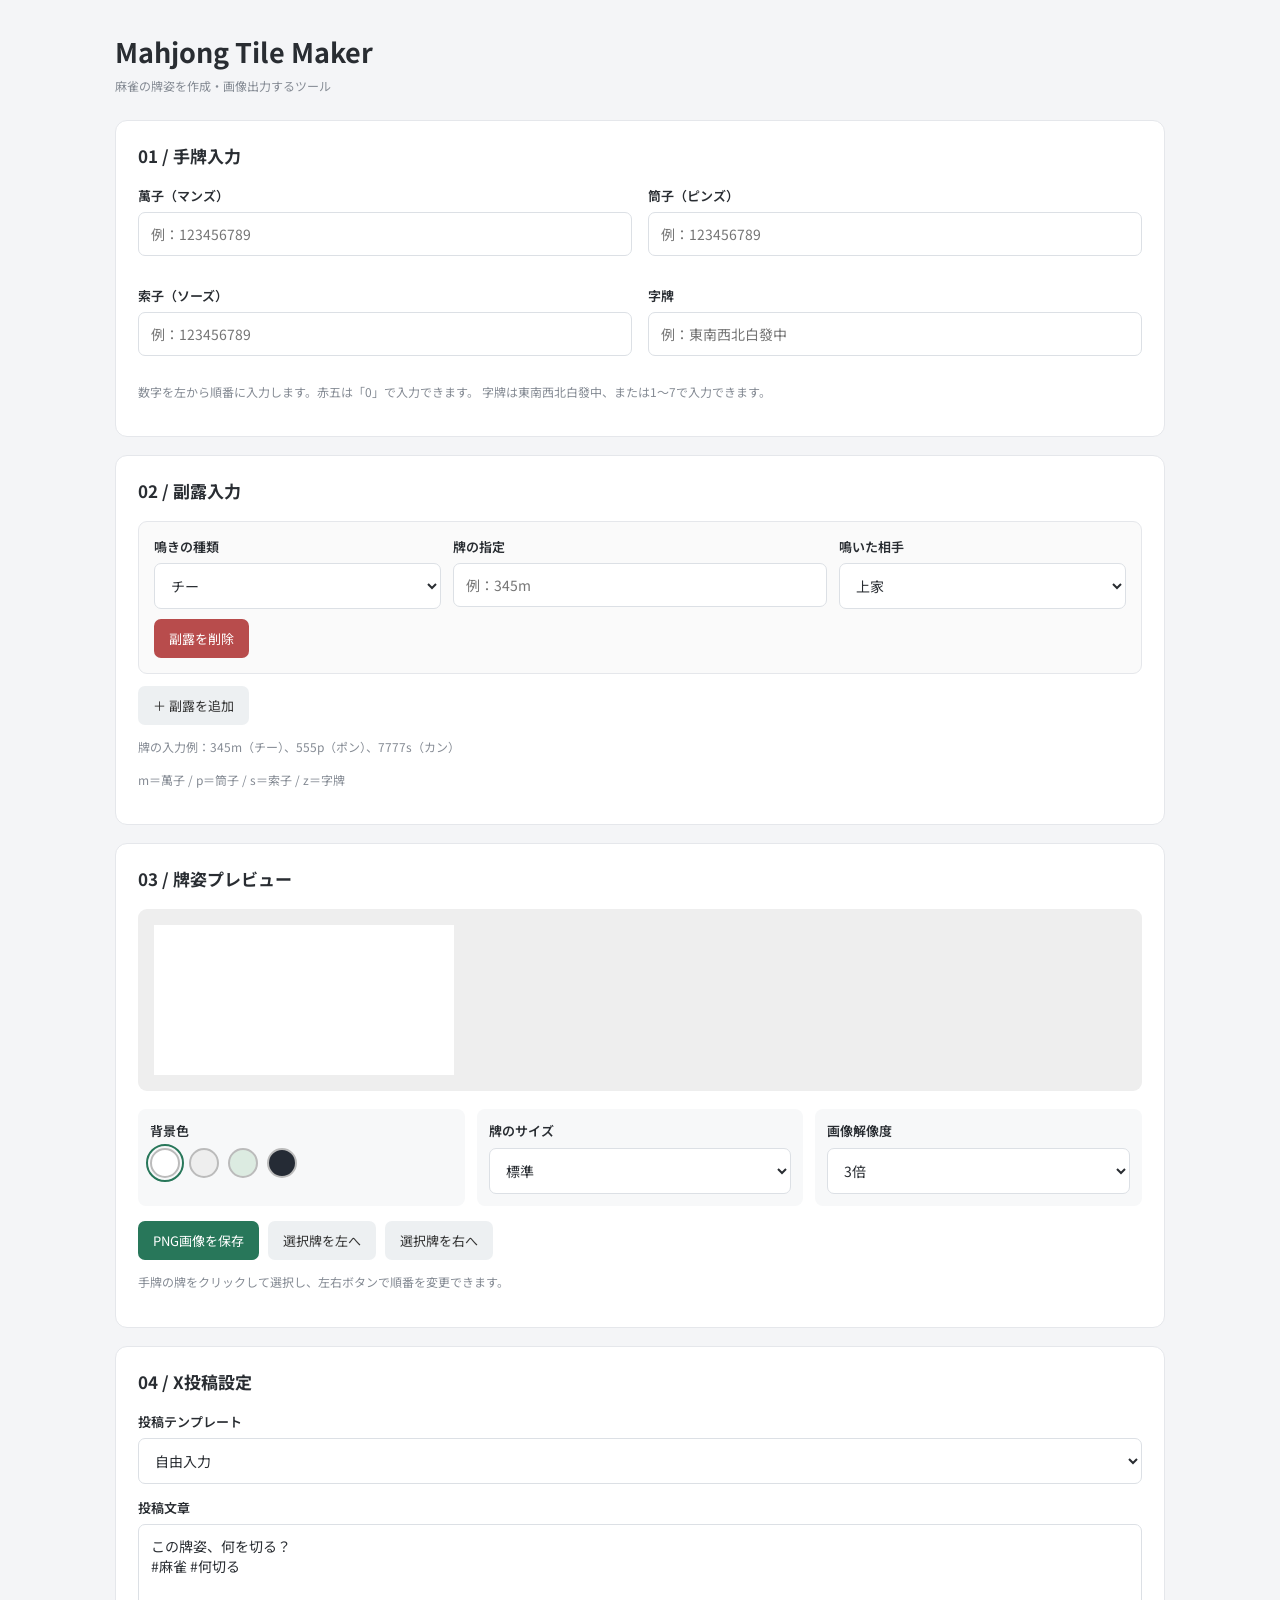
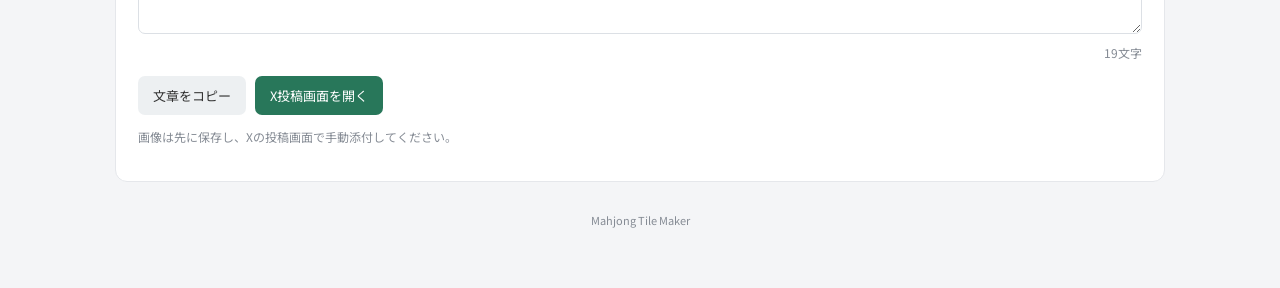
==== mahjong.html @ d347ca1b "Create mahjong.html" ====
<!DOCTYPE html>
<html lang="ja">
<head>
<meta charset="UTF-8">
<meta name="viewport" content="width=device-width, initial-scale=1">
<title>Mahjong Tile Maker</title>
<style>
@import url('https://fonts.googleapis.com/css2?family=Noto+Sans+JP:wght@400;500;600;700&display=swap');

:root {
  --bg: #f4f5f7;
  --panel: #fff;
  --text: #292d32;
  --muted: #858b94;
  --line: #e5e7eb;
  --accent: #28775a;
}

* { box-sizing: border-box; }

body {
  margin: 0;
  padding: 32px 16px 60px;
  background: var(--bg);
  color: var(--text);
  font-family: 'Noto Sans JP', sans-serif;
}

.container {
  max-width: 1050px;
  margin: auto;
}

header { margin-bottom: 26px; }

h1 {
  font-size: 27px;
  margin: 0 0 6px;
}

h2 {
  font-size: 17px;
  margin: 0 0 18px;
}

p { line-height: 1.7; }

.subtitle, .help {
  font-size: 12px;
  color: var(--muted);
}

.panel {
  background: var(--panel);
  border: 1px solid var(--line);
  border-radius: 12px;
  padding: 22px;
  margin-bottom: 18px;
}

.grid {
  display: grid;
  grid-template-columns: repeat(2, 1fr);
  gap: 16px;
}

.field { margin-bottom: 14px; }

label {
  display: block;
  font-size: 13px;
  font-weight: 600;
  margin-bottom: 7px;
}

input, select, textarea {
  width: 100%;
  padding: 11px 12px;
  border: 1px solid #dce0e5;
  border-radius: 7px;
  font: inherit;
  font-size: 14px;
  background: #fff;
  color: var(--text);
}

input:focus, select:focus, textarea:focus {
  outline: 2px solid #b6d7c8;
  border-color: var(--accent);
}

button {
  padding: 10px 15px;
  border: 0;
  border-radius: 7px;
  background: #30363d;
  color: white;
  font: inherit;
  font-size: 13px;
  cursor: pointer;
}

button:hover { opacity: .82; }

button.primary { background: var(--accent); }
button.light {
  background: #edf0f2;
  color: #333;
}
button.danger { background: #b84c4c; }

.actions {
  display: flex;
  flex-wrap: wrap;
  gap: 9px;
  margin-top: 15px;
}

.meld {
  padding: 15px;
  border: 1px solid var(--line);
  border-radius: 9px;
  margin-bottom: 12px;
  background: #fafafa;
}

.meld-grid {
  display: grid;
  grid-template-columns: 1fr 1.3fr 1fr;
  gap: 12px;
}

.meld .field { margin-bottom: 10px; }

.preview-wrap {
  padding: 16px;
  background: #eee;
  border-radius: 9px;
  overflow-x: auto;
  min-height: 150px;
  display: flex;
  align-items: center;
}

#board {
  display: block;
  flex-shrink: 0;
  max-width: none;
}

#board [data-hand-index] {
  cursor: pointer;
}

#board [data-hand-index].selected {
  filter: drop-shadow(0 0 4px #267bdb);
}

.preview-tools {
  display: grid;
  grid-template-columns: repeat(3, 1fr);
  gap: 12px;
  margin-top: 18px;
}

.tool-box {
  background: #f7f8f9;
  border-radius: 8px;
  padding: 12px;
}

.tool-box label { margin-bottom: 8px; }

.color-options {
  display: flex;
  gap: 9px;
}

.color-button {
  width: 30px;
  height: 30px;
  padding: 0;
  border: 2px solid #bbb;
  border-radius: 50%;
}

.color-button.active {
  outline: 2px solid var(--accent);
  outline-offset: 2px;
}

#message {
  font-size: 12px;
  color: #b43d3d;
  margin-top: 10px;
}

#tweet { min-height: 110px; }

.count {
  font-size: 12px;
  color: var(--muted);
  text-align: right;
  margin-top: 5px;
}

footer {
  text-align: center;
  color: var(--muted);
  font-size: 11px;
  margin-top: 30px;
}

@media(max-width:650px) {
  body { padding: 20px 10px 40px; }
  .panel { padding: 16px; }
  .grid, .preview-tools { grid-template-columns: 1fr; }
  .meld-grid { grid-template-columns: 1fr; gap: 0; }
  h1 { font-size: 23px; }
}
</style>
</head>

<body>
<div class="container">

<header>
  <h1>Mahjong Tile Maker</h1>
  <div class="subtitle">
    麻雀の牌姿を作成・画像出力するツール
  </div>
</header>

<!-- 手牌 -->
<section class="panel">
  <h2>01 / 手牌入力</h2>

  <div class="grid">
    <div class="field">
      <label>萬子（マンズ）</label>
      <input id="man" placeholder="例：123456789" maxlength="14">
    </div>

    <div class="field">
      <label>筒子（ピンズ）</label>
      <input id="pin" placeholder="例：123456789" maxlength="14">
    </div>

    <div class="field">
      <label>索子（ソーズ）</label>
      <input id="sou" placeholder="例：123456789" maxlength="14">
    </div>

    <div class="field">
      <label>字牌</label>
      <input id="honor" placeholder="例：東南西北白發中" maxlength="14">
    </div>
  </div>

  <p class="help">
    数字を左から順番に入力します。赤五は「0」で入力できます。
    字牌は東南西北白發中、または1～7で入力できます。
  </p>
</section>

<!-- 副露 -->
<section class="panel">
  <h2>02 / 副露入力</h2>

  <div id="melds"></div>

  <button id="addMeld" class="light">＋ 副露を追加</button>

  <p class="help">
    牌の入力例：345m（チー）、555p（ポン）、7777s（カン）
  </p>
  <p class="help">
    m＝萬子 / p＝筒子 / s＝索子 / z＝字牌
  </p>
</section>

<!-- プレビュー -->
<section class="panel">
  <h2>03 / 牌姿プレビュー</h2>

  <div class="preview-wrap" id="previewWrap">
    <svg id="board"
      xmlns="http://www.w3.org/2000/svg"
      role="img"
      aria-label="麻雀牌姿プレビュー">
    </svg>
  </div>

  <div id="message"></div>

  <div class="preview-tools">

    <div class="tool-box">
      <label>背景色</label>
      <div class="color-options">
        <button class="color-button active"
          style="background:#ffffff"
          data-color="#ffffff"
          title="白"></button>
        <button class="color-button"
          style="background:#eeeeee"
          data-color="#eeeeee"
          title="グレー"></button>
        <button class="color-button"
          style="background:#dcebe1"
          data-color="#dcebe1"
          title="淡い緑"></button>
        <button class="color-button"
          style="background:#252b35"
          data-color="#252b35"
          title="ダーク"></button>
      </div>
    </div>

    <div class="tool-box">
      <label>牌のサイズ</label>
      <select id="tileSize">
        <option value="small">小</option>
        <option value="normal" selected>標準</option>
        <option value="large">大</option>
      </select>
    </div>

    <div class="tool-box">
      <label>画像解像度</label>
      <select id="resolution">
        <option value="2">2倍</option>
        <option value="3" selected>3倍</option>
        <option value="4">4倍</option>
      </select>
    </div>

  </div>

  <div class="actions">
    <button id="download" class="primary">
      PNG画像を保存
    </button>
    <button id="moveLeft" class="light">
      選択牌を左へ
    </button>
    <button id="moveRight" class="light">
      選択牌を右へ
    </button>
  </div>

  <p class="help">
    手牌の牌をクリックして選択し、左右ボタンで順番を変更できます。
  </p>
</section>

<!-- X -->
<section class="panel">
  <h2>04 / X投稿設定</h2>

  <div class="field">
    <label>投稿テンプレート</label>
    <select id="template">
      <option value="custom">自由入力</option>
      <option value="question">何切る問題</option>
      <option value="analysis">牌譜解説</option>
      <option value="hand">手牌紹介</option>
      <option value="quiz">麻雀クイズ</option>
    </select>
  </div>

  <div class="field">
    <label>投稿文章</label>
    <textarea id="tweet">この牌姿、何を切る？
#麻雀 #何切る</textarea>
    <div class="count" id="count">0文字</div>
  </div>

  <div class="actions">
    <button id="copy" class="light">文章をコピー</button>
    <button id="post" class="primary">X投稿画面を開く</button>
  </div>

  <p class="help">
    画像は先に保存し、Xの投稿画面で手動添付してください。
  </p>
</section>

<footer>
  Mahjong Tile Maker
</footer>

</div>

<script>
/* =========================
   設定
========================= */

const $ = id => document.getElementById(id);

const HONORS = {
  "東":1, "南":2, "西":3, "北":4,
  "白":5, "發":6, "発":6, "中":7
};

const HONOR_NAMES = [
  "", "東", "南", "西", "北", "白", "發", "中"
];

const COLORS = {
  black: "#252525",
  red: "#d52b32",
  green: "#16834c",
  blue: "#246bba"
};

let meldId = 0;
let selectedIndex = -1;
let backgroundColor = "#ffffff";
let handTiles = [];
let meldGroups = [];
let tileWidth = 48;
let tileHeight = 68;
let gap = 3;

/* =========================
   入力解析
========================= */

function parseTiles(value) {
  const str = value.replace(/\s/g, "");
  const result = [];
  let suit = null;

  for (const char of str) {

    if ("mpsz".includes(char.toLowerCase())) {
      suit = char.toLowerCase();
      continue;
    }

    if (/[0-9]/.test(char)) {
      if (!suit) {
        throw new Error("牌の種類を指定してください。");
      }

      const n = Number(char);

      if (n === 0 && suit === "z") {
        throw new Error("字牌に赤牌はありません。");
      }

      const actual = n === 0 ? 5 : n;

      if (actual < 1 || actual > 9) {
        throw new Error("牌の数字が不正です。");
      }

      if (suit === "z" && actual > 7) {
        throw new Error("字牌は1～7です。");
      }

      result.push({
        suit,
        n: actual,
        red: char === "0"
      });

      continue;
    }

    if (HONORS[char]) {
      result.push({
        suit: "z",
        n: HONORS[char],
        red: false
      });
      suit = "z";
      continue;
    }

    throw new Error("認識できない文字：" + char);
  }

  return result;
}

function parseHandInput(id, suit) {
  const value = $(id).value.trim();

  if (!value) return [];

  if (suit === "z") {
    return parseTiles(value.includes("z") ? value : value + "z");
  }

  return parseTiles(value + suit);
}

/* =========================
   SVG描画
========================= */

function rect(x,y,w,h,rx,fill,stroke="#aaa",sw=1) {
  return `<rect x="${x}" y="${y}" width="${w}" height="${h}"
    rx="${rx}" fill="${fill}" stroke="${stroke}"
    stroke-width="${sw}"/>`;
}

function text(x,y,str,size,color,weight="bold") {
  return `<text x="${x}" y="${y}" text-anchor="middle"
    dominant-baseline="middle"
    font-family="sans-serif"
    font-size="${size}" font-weight="${weight}"
    fill="${color}">${str}</text>`;
}

function tileSVG(t, x, y, back=false, rotated=false) {

  const w = tileWidth;
  const h = tileHeight;

  let transform = `translate(${x},${y})`;

  let body = "";

  if (back) {
    body = `
      ${rect(0,0,w,h,5,"#e6e8e9","#a2a6a9",1.5)}
      ${rect(4,4,w-8,h-8,3,"#315c78","#23465f",1)}
      <path d="M8 8 L${w-8} ${h-8} M${w-8} 8 L8 ${h-8}"
        stroke="#8da9bc" stroke-width="1.2" fill="none"/>
    `;
  } else {

    body = `
      ${rect(0,0,w,h,5,"#fff","#aaa",1.3)}
      ${rect(3,3,w-6,h-6,3,"#fff","#eeeeee",.8)}
    `;

    if (t.suit === "m") {
      const color = t.red ? COLORS.red : COLORS.black;

      body += `
        ${text(w/2,h*.43,t.n,31*tWidthFactor(),color)}
        ${text(w/2,h*.76,"萬",13*tWidthFactor(),COLORS.black)}
      `;
    }

    if (t.suit === "p") {
      const patterns = {
        1:[[.5,.5]],
        2:[[.5,.28],[.5,.72]],
        3:[[.5,.2],[.5,.5],[.5,.8]],
        4:[[.28,.28],[.72,.28],[.28,.72],[.72,.72]],
        5:[[.28,.2],[.72,.2],[.5,.5],[.28,.8],[.72,.8]],
        6:[[.28,.18],[.72,.18],[.28,.5],[.72,.5],[.28,.82],[.72,.82]],
        7:[[.28,.15],[.72,.15],[.5,.34],[.28,.5],[.72,.5],[.28,.83],[.72,.83]],
        8:[[.28,.15],[.72,.15],[.28,.38],[.72,.38],[.28,.62],[.72,.62],[.28,.85],[.72,.85]],
        9:[[.28,.15],[.72,.15],[.28,.36],[.72,.36],[.5,.5],[.28,.64],[.72,.64],[.28,.85],[.72,.85]]
      };

      const dots = patterns[t.n];
      const colors = t.red
        ? [COLORS.red,COLORS.red,COLORS.red]
        : [COLORS.red,COLORS.blue,COLORS.green];

      dots.forEach(([px,py],i) => {
        const r = w*.105;
        body += `<circle cx="${w*px}" cy="${h*py}"
          r="${r}" fill="${colors[i%3]}"/>`;
      });
    }

    if (t.suit === "s") {
      const positions = {
        1:[[.5,.5]],
        2:[[.5,.28],[.5,.72]],
        3:[[.5,.2],[.5,.5],[.5,.8]],
        4:[[.3,.25],[.7,.25],[.3,.75],[.7,.75]],
        5:[[.3,.2],[.7,.2],[.5,.5],[.3,.8],[.7,.8]],
        6:[[.3,.17],[.7,.17],[.3,.5],[.7,.5],[.3,.83],[.7,.83]],
        7:[[.3,.13],[.7,.13],[.5,.33],[.3,.5],[.7,.5],[.3,.83],[.7,.83]],
        8:[[.3,.13],[.7,.13],[.3,.38],[.7,.38],[.3,.62],[.7,.62],[.3,.87],[.7,.87]],
        9:[[.3,.13],[.7,.13],[.3,.35],[.7,.35],[.5,.5],[.3,.65],[.7,.65],[.3,.87],[.7,.87]]
      };

      positions[t.n].forEach(([px,py],i) => {
        const x1 = w*px;
        const y1 = h*py;

        const color = t.red && t.n === 5
          ? COLORS.red
          : [COLORS.green,COLORS.red,COLORS.black][i%3];

        body += `
          <path d="M${x1-3} ${y1-5}
            L${x1+3} ${y1+5}
            L${x1+1} ${y1+9}"
            stroke="${color}" stroke-width="2.8"
            stroke-linecap="round" fill="none"/>
        `;
      });
    }

    if (t.suit === "z") {
      const name = HONOR_NAMES[t.n];
      const color = t.n === 7 ? COLORS.red
        : t.n === 6 ? COLORS.green : COLORS.black;

      if (t.n === 5) {
        body += `
          <rect x="${w*.23}" y="${h*.25}"
            width="${w*.54}" height="${h*.5}"
            fill="none" stroke="#222" stroke-width="2"/>
        `;
      } else {
        body += text(w/2,h*.5,name,
          t.n===7 ? 29*tWidthFactor() : 26*tWidthFactor(),
          color);
      }
    }

  }

  if (rotated) {
    transform = `translate(${x+h},${y}) rotate(90)`;
  }

  return `<g transform="${transform}">${body}</g>`;
}

function tWidthFactor() {
  return tileWidth / 48;
}

/* =========================
   副露フォーム
========================= */

function createMeld() {

  const id = ++meldId;
  const div = document.createElement("div");

  div.className = "meld";
  div.dataset.id = id;

  div.innerHTML = `
    <div class="meld-grid">

      <div class="field">
        <label>鳴きの種類</label>
        <select class="meld-type">
          <option value="chi">チー</option>
          <option value="pon">ポン</option>
          <option value="daiminkan">大明槓</option>
          <option value="kakan">加槓</option>
          <option value="ankan">暗槓</option>
        </select>
      </div>

      <div class="field">
        <label>牌の指定</label>
        <input class="meld-tiles" placeholder="例：345m">
      </div>

      <div class="field">
        <label>鳴いた相手</label>
        <select class="meld-from">
          <option value="left">上家</option>
          <option value="across">対面</option>
          <option value="right">下家</option>
        </select>
      </div>

    </div>

    <div class="field extra-tile" style="display:none">
      <label>加槓の追加牌</label>
      <input class="added-tile" placeholder="例：5p">
    </div>

    <button class="danger remove-meld">副露を削除</button>
  `;

  div.querySelector(".remove-meld").onclick = () => {
    div.remove();
    render();
  };

  div.querySelectorAll("input,select").forEach(el => {
    el.addEventListener("input",render);
    el.addEventListener("change",render);
  });

  div.querySelector(".meld-type").addEventListener("change",e => {
    div.querySelector(".extra-tile").style.display =
      e.target.value === "kakan" ? "block" : "none";

    const from = div.querySelector(".meld-from");
    from.disabled = e.target.value === "ankan";

    render();
  });

  $("melds").appendChild(div);
}

$("addMeld").onclick = createMeld;

/* =========================
   副露描画
========================= */

function getMeldData(el) {

  const type = el.querySelector(".meld-type").value;
  const from = el.querySelector(".meld-from").value;

  const tiles = parseTiles(
    el.querySelector(".meld-tiles").value
  );

  const extraValue = el.querySelector(".added-tile").value.trim();

  const added = extraValue
    ? parseTiles(extraValue)
    : [];

  const expected = {
    chi:3,
    pon:3,
    daiminkan:4,
    kakan:3,
    ankan:4
  }[type];

  if (!tiles.length) return null;

  if (tiles.length !== expected) {
    throw new Error("副露の牌の枚数が正しくありません。");
  }

  if (type === "chi" && from !== "left") {
    throw new Error("チーは上家からのみ可能です。");
  }

  if (type === "kakan" && added.length !== 1) {
    throw new Error("加槓には追加牌を1枚指定してください。");
  }

  if (type !== "kakan" && added.length) {
    throw new Error("追加牌は加槓の場合のみ指定できます。");
  }

  if (type === "kakan" &&
      !tiles.every(t => t.suit === tiles[0].suit &&
                        t.n === tiles[0].n)) {
    throw new Error("加槓の元の3枚は同じ牌にしてください。");
  }

  if (type === "pon" &&
      !tiles.every(t => t.suit === tiles[0].suit &&
                        t.n === tiles[0].n)) {
    throw new Error("ポンは同じ牌を3枚指定してください。");
  }

  if (type === "daiminkan" &&
      !tiles.every(t => t.suit === tiles[0].suit &&
                        t.n === tiles[0].n)) {
    throw new Error("大明槓は同じ牌を4枚指定してください。");
  }

  if (type === "ankan" &&
      !tiles.every(t => t.suit === tiles[0].suit &&
                        t.n === tiles[0].n)) {
    throw new Error("暗槓は同じ牌を4枚指定してください。");
  }

  return {type,from,tiles,added:added[0] || null};
}

function drawMeld(data,x,y) {

  const {type,from,tiles,added} = data;

  let result = "";
  let cursor = x;

  if (type === "ankan") {

    tiles.forEach((t,i) => {
      result += tileSVG(t,cursor,y,i===0 || i===3);
      cursor += tileWidth + gap;
    });

    return {svg:result,width:cursor-x};
  }

  let rotatedIndex = 0;

  if (from === "across") rotatedIndex = 1;
  if (from === "right") rotatedIndex = tiles.length-1;

  tiles.forEach((t,i) => {

    const rotated = i === rotatedIndex;
    result += tileSVG(t,cursor,y,false,rotated);

    if (type === "kakan" && rotated) {
      result += tileSVG(
        added,
        cursor + tileHeight*.12,
        y - tileHeight*.32
      );
    }

    cursor += (rotated ? tileHeight : tileWidth) + gap;
  });

  return {svg:result,width:cursor-x};
}

/* =========================
   牌姿全体の描画
========================= */

function render() {

  const svg = $("board");
  $("message").textContent = "";

  try {

    const man = parseHandInput("man","m");
    const pin = parseHandInput("pin","p");
    const sou = parseHandInput("sou","s");
    const honor = parseHandInput("honor","z");

    handTiles = [...man,...pin,...sou,...honor];

    if (selectedIndex >= handTiles.length) {
      selectedIndex = -1;
    }

    meldGroups = [];

    document.querySelectorAll(".meld").forEach(el => {
      const data = getMeldData(el);
      if (data) meldGroups.push(data);
    });

    const size = $("tileSize").value;

    const scale = {
      small: .8,
      normal: 1,
      large: 1.25
    }[size];

    tileWidth = 48 * scale;
    tileHeight = 68 * scale;
    gap = 3 * scale;

    let x = 18;
    const y = 42;

    let content = "";

    // 手牌
    handTiles.forEach((t,i) => {

      const selected = i === selectedIndex;

      content += `
        <g data-hand-index="${i}"
          class="${selected ? "selected" : ""}">
          ${selected
            ? `<rect x="${x-2}" y="${y-5}"
                width="${tileWidth+4}"
                height="${tileHeight+10}"
                rx="5" fill="#c7e4ff" opacity=".55"/>`
            : ""}
          ${tileSVG(t,x,y)}
        </g>
      `;

      x += tileWidth + gap;
    });

    // 副露
    meldGroups.forEach(data => {

      x += 14;

      const drawn = drawMeld(data,x,y);

      content += `
        <g>
          <line x1="${x-7}" y1="${y-4}"
            x2="${x-7}" y2="${y+tileHeight+4}"
            stroke="#aaa" stroke-width="1"/>
          ${drawn.svg}
        </g>
      `;

      x += drawn.width + 5;
    });

    const width = Math.max(300,x+18);
    const height = 150;

    svg.setAttribute("viewBox",`0 0 ${width} ${height}`);
    svg.setAttribute("width",width);
    svg.setAttribute("height",height);

    svg.innerHTML = `
      <rect width="${width}" height="${height}"
        fill="${backgroundColor}"/>
      ${content}
    `;

    svg.querySelectorAll("[data-hand-index]").forEach(el => {
      el.addEventListener("click",() => {
        selectedIndex = Number(el.dataset.handIndex);
        render();
      });
    });

  } catch(e) {
    $("message").textContent = e.message;
  }
}

/* =========================
   手牌の並び替え
========================= */

function moveSelected(direction) {

  if (selectedIndex < 0 ||
      selectedIndex >= handTiles.length) return;

  const next = selectedIndex + direction;

  if (next < 0 || next >= handTiles.length) return;

  [handTiles[selectedIndex],handTiles[next]] =
    [handTiles[next],handTiles[selectedIndex]];

  // 並び替え結果を各入力欄に反映
  const suits = {
    m: "man",
    p: "pin",
    s: "sou",
    z: "honor"
  };

  for (const [suit,id] of Object.entries(suits)) {
    $(id).value = handTiles
      .filter(t => t.suit === suit)
      .map(t => t.red ? "0" : t.n)
      .join("");
  }

  selectedIndex = next;
  render();
}

$("moveLeft").onclick = () => moveSelected(-1);
$("moveRight").onclick = () => moveSelected(1);

/* =========================
   背景色
========================= */

document.querySelectorAll(".color-button").forEach(btn => {

  btn.onclick = () => {

    backgroundColor = btn.dataset.color;

    document.querySelectorAll(".color-button")
      .forEach(b => b.classList.remove("active"));

    btn.classList.add("active");

    render();
  };
});

/* =========================
   PNG出力
========================= */

function downloadPNG() {

  render();

  if ($("message").textContent) return;

  if (!handTiles.length && !meldGroups.length) {
    alert("牌を入力してください。");
    return;
  }

  const original = $("board");
  const clone = original.cloneNode(true);

  clone.removeAttribute("id");
  clone.removeAttribute("role");
  clone.removeAttribute("aria-label");

  const width = Number(original.getAttribute("width"));
  const height = Number(original.getAttribute("height"));
  const resolution = Number($("resolution").value);

  clone.setAttribute("xmlns","http://www.w3.org/2000/svg");
  clone.setAttribute("width",width);
  clone.setAttribute("height",height);

  const source = new XMLSerializer().serializeToString(clone);

  const blob = new Blob(
    [source],
    {type:"image/svg+xml;charset=utf-8"}
  );

  const url = URL.createObjectURL(blob);
  const image = new Image();

  image.onload = () => {

    const canvas = document.createElement("canvas");

    canvas.width = width * resolution;
    canvas.height = height * resolution;

    const ctx = canvas.getContext("2d");

    ctx.scale(resolution,resolution);
    ctx.drawImage(image,0,0,width,height);

    canvas.toBlob(png => {

      if (!png) {
        alert("PNGの生成に失敗しました。");
        URL.revokeObjectURL(url);
        return;
      }

      const pngURL = URL.createObjectURL(png);
      const a = document.createElement("a");

      a.href = pngURL;
      a.download = "mahjong-tiles.png";
      a.click();

      setTimeout(() => {
        URL.revokeObjectURL(pngURL);
        URL.revokeObjectURL(url);
      },1000);

    },"image/png");
  };

  image.onerror = () => {
    URL.revokeObjectURL(url);
    alert("画像の生成に失敗しました。");
  };

  image.src = url;
}

$("download").onclick = downloadPNG;

/* =========================
   X投稿テンプレート
========================= */

const templates = {
  custom: "",
  question: "この牌姿、何を切る？\n\n#麻雀 #何切る",
  analysis: "牌譜解説\n\nこの局面について考察してみました。\n\n#麻雀",
  hand: "現在の手牌です。\n\n#麻雀",
  quiz: "麻雀クイズ！\n\nこの牌姿について考えてみてください。\n\n#麻雀"
};

$("template").onchange = () => {
  const value = $("template").value;

  if (value !== "custom") {
    $("tweet").value = templates[value];
  }

  updateCount();
};

function updateCount() {
  $("count").textContent =
    $("tweet").value.length + "文字";
}

$("tweet").addEventListener("input",updateCount);

$("copy").onclick = async () => {

  try {
    await navigator.clipboard.writeText($("tweet").value);
    alert("投稿文章をコピーしました。");
  } catch(e) {
    $("tweet").select();
    document.execCommand("copy");
    alert("投稿文章をコピーしました。");
  }
};

$("post").onclick = () => {

  const url =
    "https://twitter.com/intent/tweet?text=" +
    encodeURIComponent($("tweet").value);

  window.open(url,"_blank","noopener,noreferrer");
};

/* =========================
   入力イベント
========================= */

["man","pin","sou","honor"].forEach(id => {
  $(id).addEventListener("input",() => {
    selectedIndex = -1;
    render();
  });
});

$("tileSize").onchange = render;
$("resolution").onchange = render;

/* =========================
   初期化
========================= */

createMeld();
updateCount();
render();

</script>
</body>
</html>
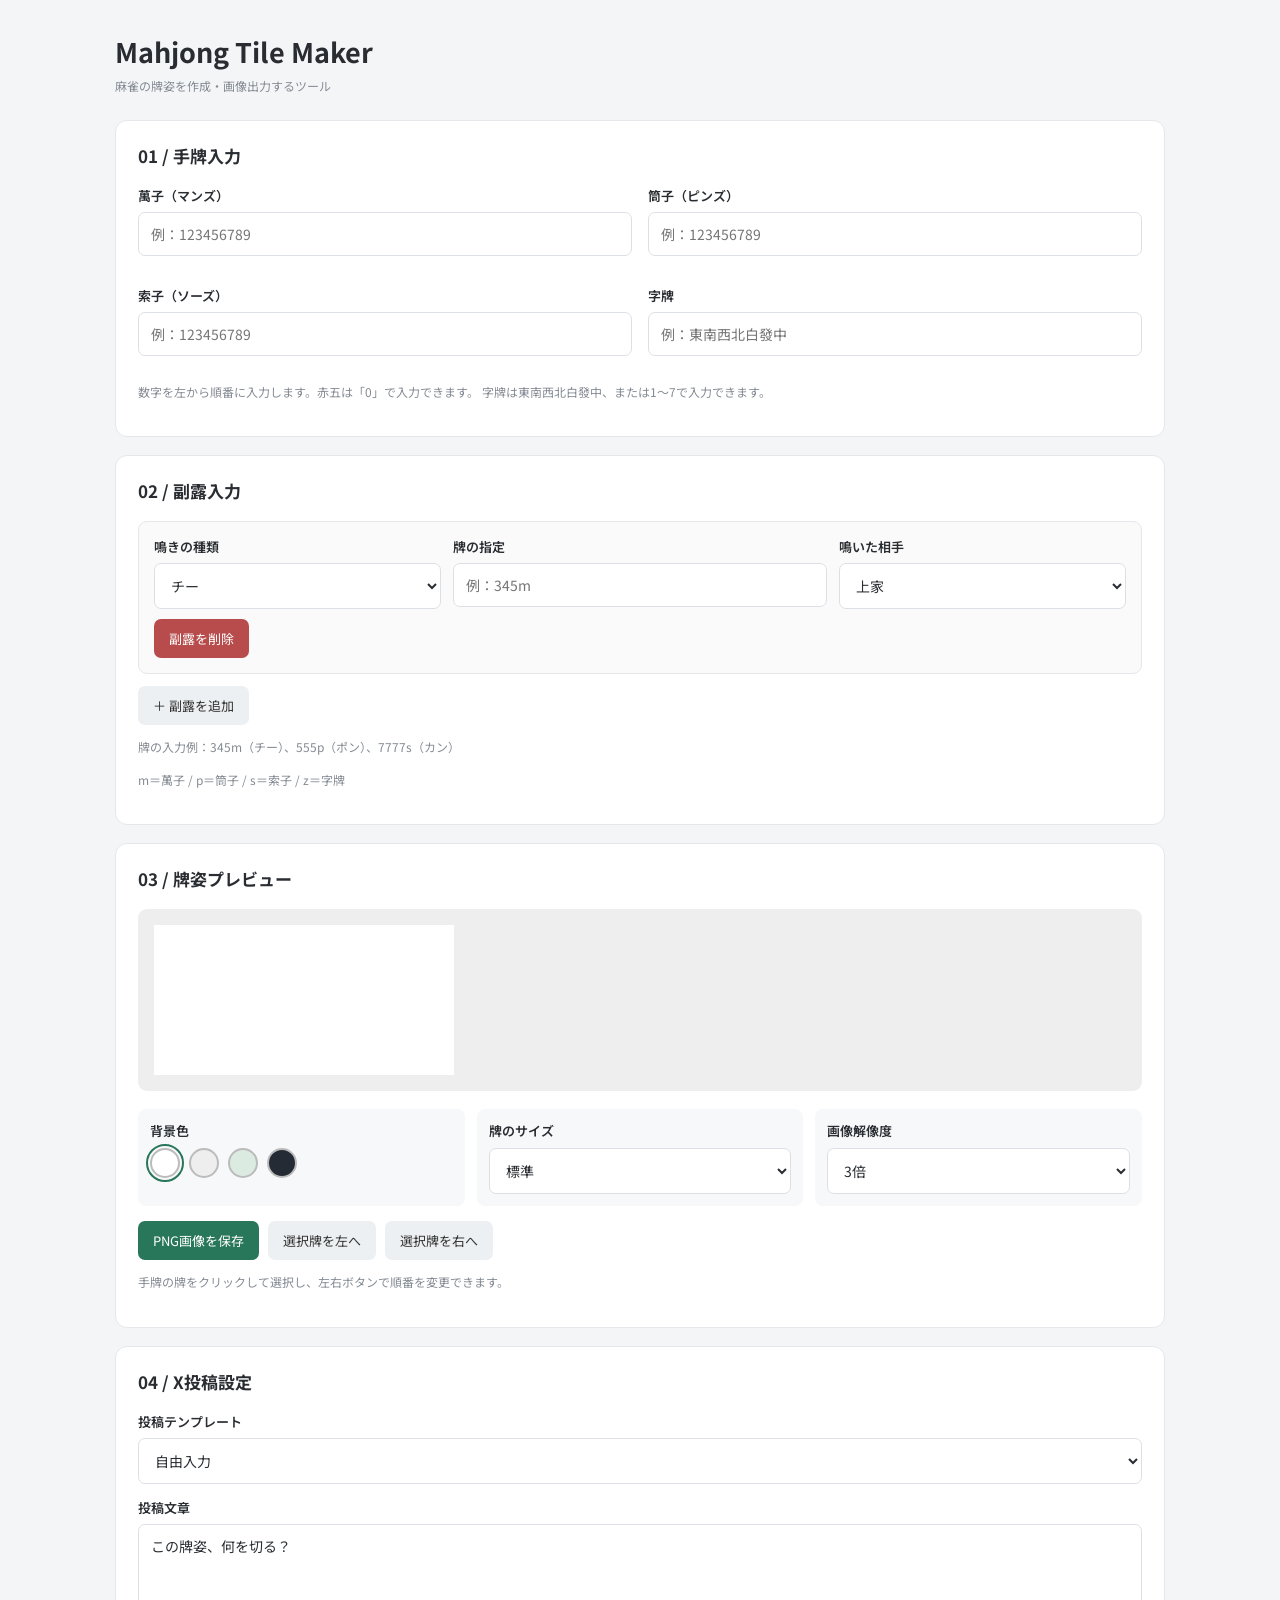
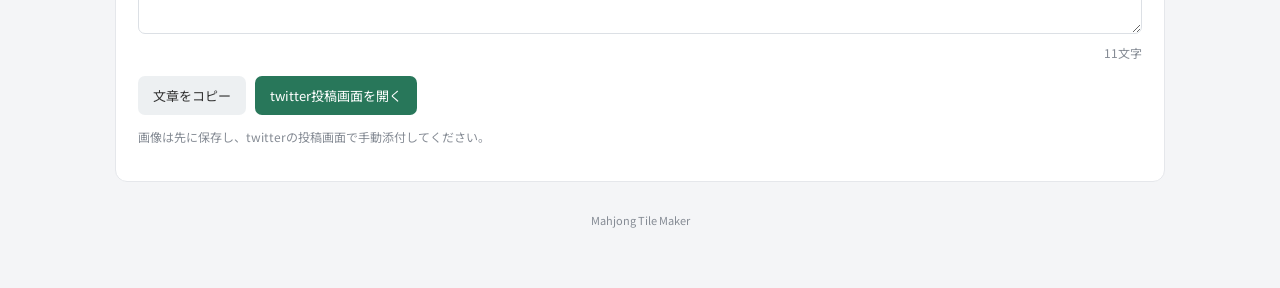
==== commit 3634d906: "Update mahjong.html" ====
--- a/mahjong.html
+++ b/mahjong.html
@@ -373,17 +373,17 @@
   <div class="field">
     <label>投稿文章</label>
     <textarea id="tweet">この牌姿、何を切る？
-#麻雀 #何切る</textarea>
+</textarea>
     <div class="count" id="count">0文字</div>
   </div>
 
   <div class="actions">
     <button id="copy" class="light">文章をコピー</button>
-    <button id="post" class="primary">X投稿画面を開く</button>
+    <button id="post" class="primary">twitter投稿画面を開く</button>
   </div>
 
   <p class="help">
-    画像は先に保存し、Xの投稿画面で手動添付してください。
+    画像は先に保存し、twitterの投稿画面で手動添付してください。
   </p>
 </section>
 
@@ -430,7 +430,15 @@
 ========================= */
 
 function parseTiles(value) {
-  const str = value.replace(/\s/g, "");
+  let str = value.replace(/\s/g, "");
+
+  // 345m のような末尾指定形式を m345 に変換
+  const suffixMatch = str.match(/^([0-9]+)([mpsz])$/i);
+
+  if (suffixMatch) {
+    str = suffixMatch[2] + suffixMatch[1];
+  }
+
   const result = [];
   let suit = null;
 
